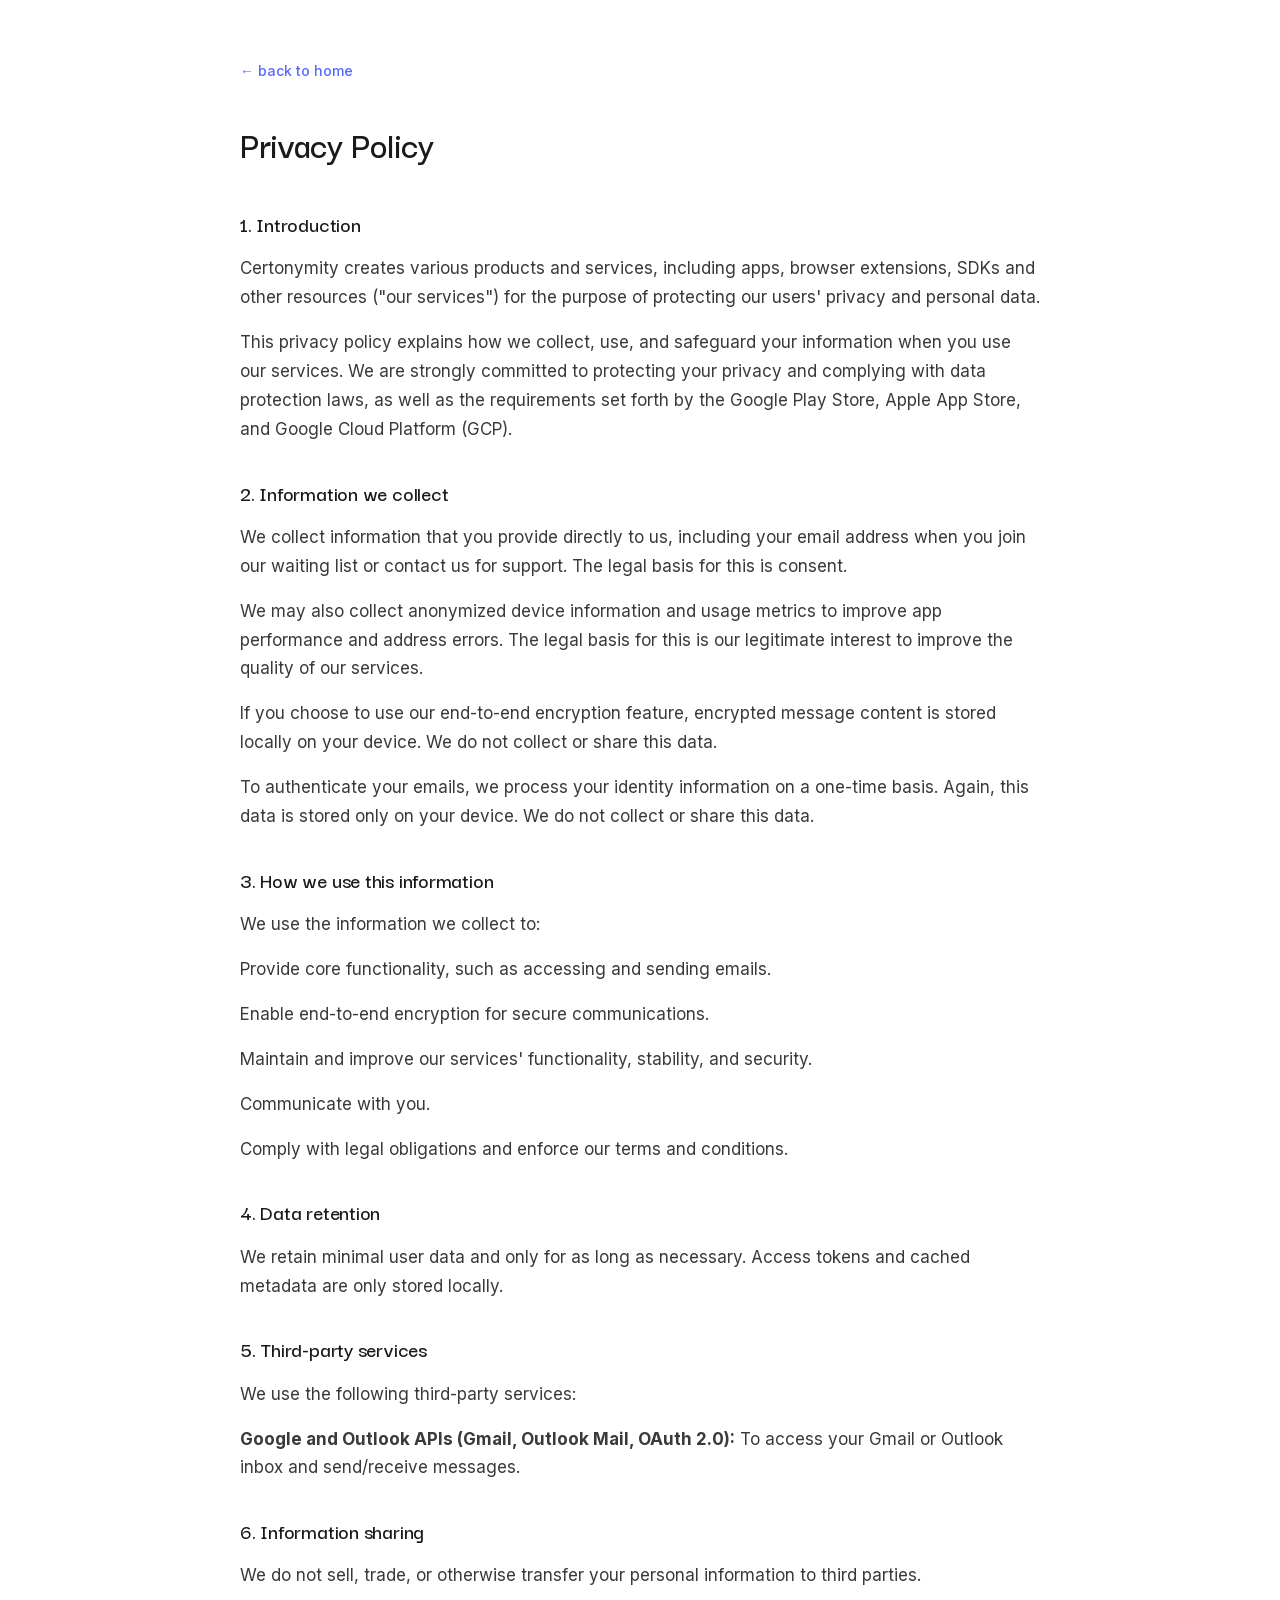
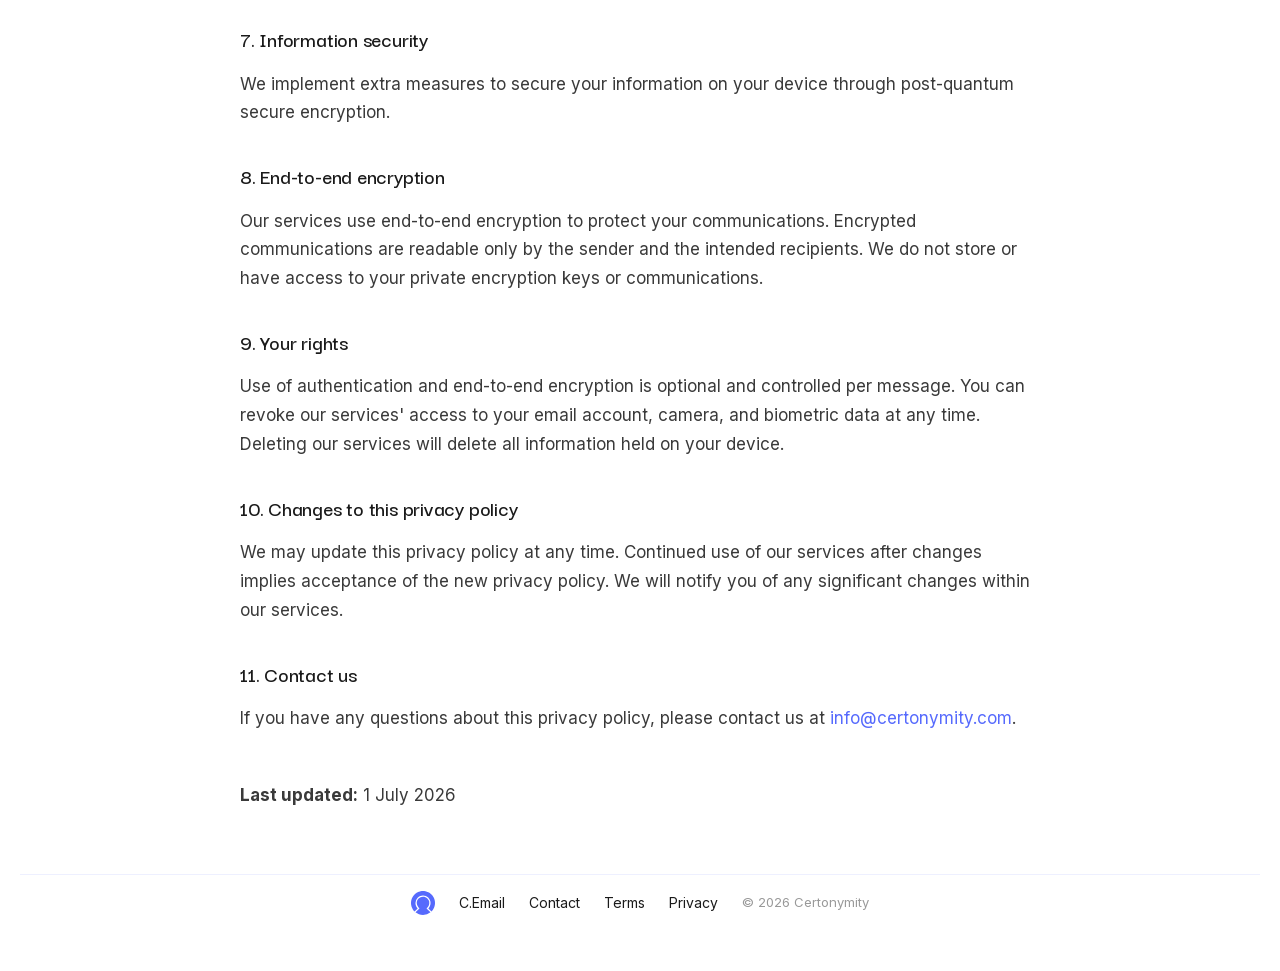
==== public/privacy/index.html @ 53f3bbbe "Rebrand to Certonymity: redesigned homepage, self-hosted fonts, clean URLs - New design: Darker Grot" ====
<!DOCTYPE html>
<html lang="en">
<head>
    <meta charset="UTF-8">
    <meta name="viewport" content="width=device-width, initial-scale=1.0">
    <meta name="description" content="Privacy policy for Certonymity">
    <title>Privacy Policy – Certonymity</title>
    <link rel="stylesheet" href="../styles.css">
    <link rel="icon" type="image/svg+xml" href="../assets/logo.svg">
</head>
<body class="legal">
    <main class="container">
      <div class="content">
        <a class="back-link" href="../">← back to home</a>
        <div class="page-content">
          <h1>Privacy Policy</h1>
          <h2>1. Introduction</h2>
          <p>Certonymity creates various products and services, including apps, browser extensions, SDKs and other resources ("our services") for the purpose of protecting our users' privacy and personal data.</p>
          <p>This privacy policy explains how we collect, use, and safeguard your information when you use our services. We are strongly committed to protecting your privacy and complying with data protection laws, as well as the requirements set forth by the Google Play Store, Apple App Store, and Google Cloud Platform (GCP).</p>
          <h2>2. Information we collect</h2>
          <p>We collect information that you provide directly to us, including your email address when you join our waiting list or contact us for support. The legal basis for this is consent.</p>
          <p>We may also collect anonymized device information and usage metrics to improve app performance and address errors. The legal basis for this is our legitimate interest to improve the quality of our services.</p>
          <p>If you choose to use our end-to-end encryption feature, encrypted message content is stored locally on your device. We do not collect or share this data.</p>
          <p>To authenticate your emails, we process your identity information on a one-time basis. Again, this data is stored only on your device. We do not collect or share this data.</p>
          <h2>3. How we use this information</h2>
          <p>We use the information we collect to:</p>
          <p>Provide core functionality, such as accessing and sending emails.</p>
          <p>Enable end-to-end encryption for secure communications.</p>
          <p>Maintain and improve our services' functionality, stability, and security.</p>
          <p>Communicate with you.</p>
          <p>Comply with legal obligations and enforce our terms and conditions.</p>
          <h2>4. Data retention</h2>
          <p>We retain minimal user data and only for as long as necessary. Access tokens and cached metadata are only stored locally.</p>
          <h2>5. Third-party services</h2>
          <p>We use the following third-party services:</p>
          <p><strong>Google and Outlook APIs (Gmail, Outlook Mail, OAuth 2.0):</strong> To access your Gmail or Outlook inbox and send/receive messages.</p>
          <h2>6. Information sharing</h2>
          <p>We do not sell, trade, or otherwise transfer your personal information to third parties.</p>
          <h2>7. Information security</h2>
          <p>We implement extra measures to secure your information on your device through post-quantum secure encryption.</p>
          <h2>8. End-to-end encryption</h2>
          <p>Our services use end-to-end encryption to protect your communications. Encrypted communications are readable only by the sender and the intended recipients. We do not store or have access to your private encryption keys or communications.</p>
          <h2>9. Your rights</h2>
          <p>Use of authentication and end-to-end encryption is optional and controlled per message. You can revoke our services' access to your email account, camera, and biometric data at any time. Deleting our services will delete all information held on your device.</p>
          <h2>10. Changes to this privacy policy</h2>
          <p>We may update this privacy policy at any time. Continued use of our services after changes implies acceptance of the new privacy policy. We will notify you of any significant changes within our services.</p>
          <h2>11. Contact us</h2>
          <p>If you have any questions about this privacy policy, please contact us at <a href="mailto:info@certonymity.com">info@certonymity.com</a>.</p>
          <p class="last-updated"><strong>Last updated:</strong> 1 July 2026</p>
        </div>
      </div>
    </main>
    <footer class="footer">
      <a href="../" class="footer-logo"><img src="../assets/logo.svg" alt="Certonymity"></a>
      <a href="https://c.email/">C.Email</a>

      <a href="mailto:info@certonymity.com">Contact</a>
      <a href="../terms/">Terms</a>
      <a href="../privacy/">Privacy</a>
      <span class="footer-copyright">&copy; 2026 Certonymity</span>
    </footer>
</body>
</html>
---- public/styles.css ----
@font-face {
    font-family: 'Darker Grotesque';
    src: url('./fonts/darker-grotesque-600.woff2') format('woff2');
    font-weight: 600;
    font-style: normal;
    font-display: swap;
}

@font-face {
    font-family: 'Inter';
    src: url('./fonts/inter-variable.woff2') format('woff2');
    font-weight: 100 900;
    font-style: normal;
    font-display: swap;
}

/* ─── Reset ─────────────────────────────────────────── */

*, ::before, ::after {
    margin: 0;
    padding: 0;
    box-sizing: border-box;
}

/* ─── Base ───────────────────────────────────────────── */

body {
    font-family: 'Inter', -apple-system, BlinkMacSystemFont, 'Segoe UI', sans-serif;
    color: #1a1a1a;
    line-height: 1.6;
    -webkit-font-smoothing: antialiased;
}

/* ─── Homepage layout ────────────────────────────────── */

body.home {
    background: linear-gradient(to bottom, #EBF5FF 0%, #f8fbff 50%, #ffffff 100%);
    min-height: 100vh;
    display: flex;
    align-items: flex-start;
    justify-content: center;
    padding: 80px 20px 20px;
}

body.home .container {
    width: 100%;
    max-width: 800px;
    min-height: calc(100vh - 100px);
    display: flex;
    flex-direction: column;
}

body.home .content {
    text-align: center;
    display: flex;
    flex-direction: column;
    align-items: center;
    gap: 24px;
}

/* ─── Legal pages layout ─────────────────────────────── */

body.legal {
    background-color: #ffffff;
    min-height: 100vh;
    display: flex;
    flex-direction: column;
    align-items: stretch;
    padding: 60px 20px 40px;
}

body.legal .container {
    width: 100%;
    max-width: 800px;
    margin: 0 auto;
    flex: 1;
}

body.legal .content {
    display: flex;
    flex-direction: column;
}

/* ─── Logo (homepage) ────────────────────────────────── */

.logo {
    width: 100px;
    height: auto;
    margin-bottom: 8px;
}

/* ─── Slogan / H1 ────────────────────────────────────── */

.slogan {
    font-family: 'Darker Grotesque', sans-serif;
    font-size: clamp(24px, 3.5vw, 34px);
    font-weight: 600;
    color: #1a1a1a;
    margin: 0;
    letter-spacing: -0.01em;
}

/* ─── Description ────────────────────────────────────── */

.description {
    text-align: left;
    max-width: 720px;
    margin: 0 auto;
}

.description p {
    font-size: clamp(16px, 2vw, 18px);
    font-weight: 400;
    color: #1a1a1a;
    margin-bottom: 10px;
    line-height: 1.7;
}

.description p:last-child {
    margin-bottom: 0;
}

.description a {
    color: #566afd;
    text-decoration: none;
}

.description a:hover {
    text-decoration: underline;
}

/* ─── Waitlist form ──────────────────────────────────── */

.form-label {
    font-size: clamp(14px, 2vw, 16px);
    font-weight: 500;
    color: #1a1a1a;
    margin-bottom: 8px;
    text-align: left;
}

.waiting-list-form {
    width: 100%;
    max-width: 600px;
    margin: 0 auto;
}

.form-group {
    display: flex;
    gap: 10px;
    width: 100%;
    flex-wrap: wrap;
    align-items: center;
}

.email-input {
    flex: 1;
    min-width: 200px;
    padding: 12px 16px;
    border: 1px solid #ccd9f0;
    border-radius: 8px;
    font-family: 'Inter', sans-serif;
    font-size: clamp(14px, 2vw, 15px);
    color: #1a1a1a;
    background-color: #ffffff;
    outline: none;
    transition: border-color 0.2s ease, box-shadow 0.2s ease;
}

.email-input:focus {
    border-color: #566afd;
    box-shadow: 0 0 0 3px rgba(86, 106, 253, 0.12);
}

.email-input::placeholder {
    color: #aab4c8;
}

.submit-button {
    cursor: pointer;
    background-color: #566afd;
    border: none;
    border-radius: 8px;
    color: #ffffff;
    padding: 12px 24px;
    font-family: 'Inter', sans-serif;
    font-size: clamp(14px, 2vw, 15px);
    font-weight: 500;
    white-space: nowrap;
    flex-shrink: 0;
    transition: background-color 0.2s ease, box-shadow 0.2s ease;
    box-shadow: 0 2px 8px rgba(86, 106, 253, 0.3);
}

.submit-button:hover {
    background-color: #4557e0;
    box-shadow: 0 4px 12px rgba(86, 106, 253, 0.4);
}

.submit-button:active {
    background-color: #3a48c8;
}

/* ─── Thank you message ──────────────────────────────── */

.thank-you-message {
    width: 100%;
    max-width: 600px;
    margin: 0 auto;
    padding: 14px 24px;
    background-color: #f0f0f0;
    border: 1px solid #d0d0d0;
    border-radius: 4px;
}

.thank-you-message p {
    font-size: clamp(14px, 2vw, 16px);
    font-weight: 500;
    color: #1a1a1a;
    margin: 0;
    text-align: center;
}

/* ─── Legal page content ─────────────────────────────── */

.back-link {
    display: inline-block;
    margin-bottom: 32px;
    color: #566afd;
    text-decoration: none;
    font-size: 14px;
    font-weight: 500;
    align-self: flex-start;
}

.back-link:hover {
    text-decoration: underline;
}

.page-content {
    text-align: left;
    max-width: 800px;
    margin: 0 auto;
}

.page-content h1 {
    font-family: 'Darker Grotesque', sans-serif;
    font-size: clamp(28px, 4vw, 38px);
    font-weight: 600;
    margin-bottom: 24px;
    color: #1a1a1a;
    letter-spacing: -0.01em;
}

.page-content h2 {
    font-family: 'Darker Grotesque', sans-serif;
    font-size: clamp(18px, 2.5vw, 22px);
    font-weight: 600;
    margin-top: 32px;
    margin-bottom: 12px;
    color: #1a1a1a;
    letter-spacing: -0.01em;
}

.page-content p {
    font-size: clamp(15px, 2vw, 17px);
    line-height: 1.7;
    margin-bottom: 16px;
    color: #3a3a3a;
}

.page-content a {
    color: #566afd;
    text-decoration: none;
}

.page-content a:hover {
    text-decoration: underline;
}

.last-updated {
    font-size: 13px;
    color: #999999;
    margin-top: 48px;
}

/* ─── Footer ─────────────────────────────────────────── */

.footer {
    display: flex;
    justify-content: center;
    align-items: center;
    gap: 24px;
    padding: 16px 24px;
    border-top: 1px solid rgba(86, 106, 253, 0.1);
    background-color: rgba(255, 255, 255, 0.85);
}

body.home .footer {
    position: fixed;
    bottom: 0;
    left: 0;
    right: 0;
    backdrop-filter: blur(8px);
}

body.legal .footer {
    margin-top: 48px;
}

.footer a {
    font-size: clamp(12px, 1.5vw, 14px);
    color: #1a1a1a;
    text-decoration: none;
    font-weight: 400;
    transition: color 0.2s ease;
}

.footer a:hover {
    color: #666666;
    text-decoration: underline;
}

.footer-logo img {
    height: 24px;
    width: auto;
    display: block;
}

.footer-copyright {
    font-size: clamp(11px, 1.5vw, 13px);
    color: #999999;
    white-space: nowrap;
}

/* ─── Responsive ─────────────────────────────────────── */

@media (max-width: 767px) {
    body.home {
        padding: 40px 16px 80px; /* extra bottom padding clears fixed footer */
    }

    body.legal {
        padding: 40px 16px 24px;
    }

    .logo {
        width: 80px;
    }

    .content {
        gap: 20px;
    }

    .slogan {
        font-size: clamp(26px, 7vw, 34px);
    }

    .description {
        text-align: center;
    }

    .form-label {
        text-align: center;
    }

    .form-group {
        flex-direction: column;
    }

    .submit-button {
        width: 100%;
    }

    .email-input {
        width: 100%;
    }

    .footer {
        flex-wrap: wrap;
        gap: 12px 20px;
        padding: 12px 16px;
    }
}

@media (min-width: 1920px) {
    body.home .container {
        max-width: 900px;
    }
}
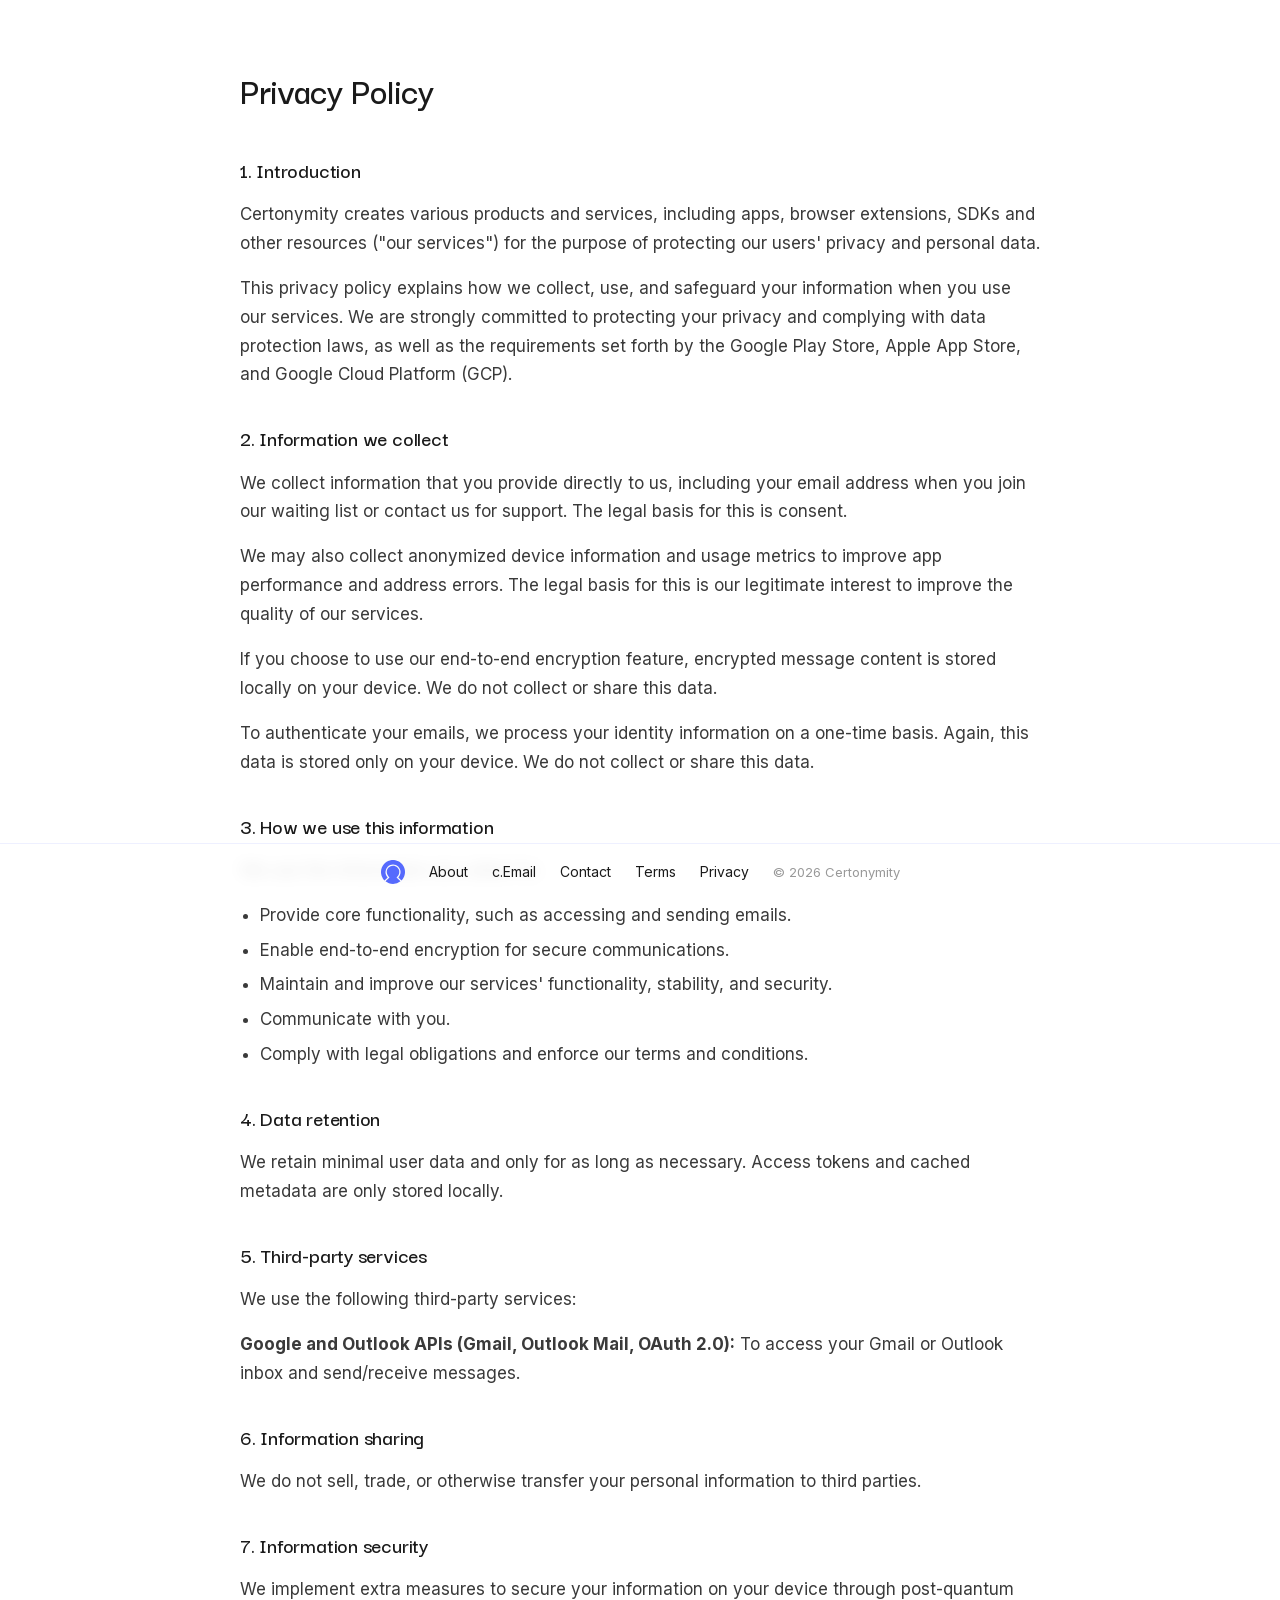
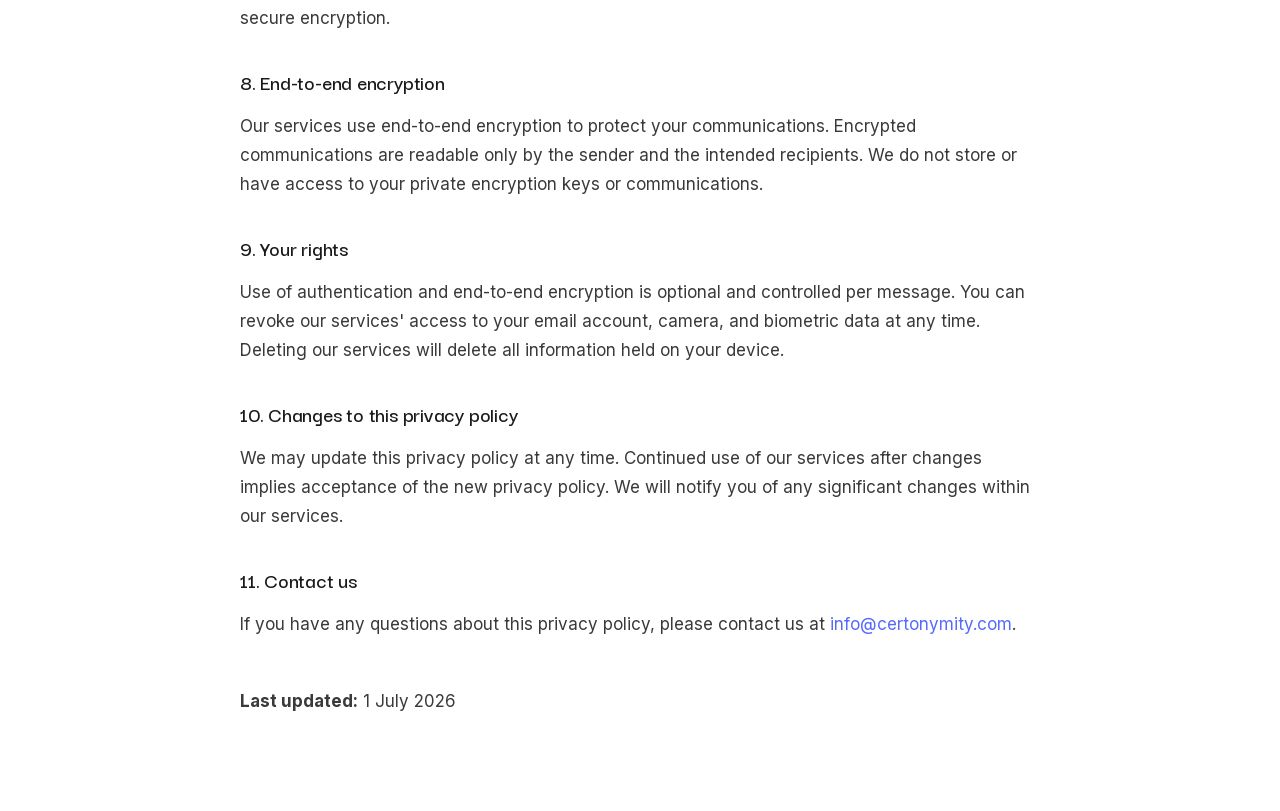
==== commit d4d50c4d: "SEO, AI visibility, audit fixes, and About page Audit fixes: - Merge duplicate .footer CSS rules int" ====
--- a/public/privacy/index.html
+++ b/public/privacy/index.html
@@ -4,15 +4,37 @@
     <meta charset="UTF-8">
     <meta name="viewport" content="width=device-width, initial-scale=1.0">
     <meta name="description" content="Privacy policy for Certonymity">
+    <meta property="og:title" content="Privacy Policy – Certonymity">
+    <meta property="og:description" content="Privacy policy for Certonymity's products and services.">
+    <meta property="og:type" content="website">
+    <meta property="og:url" content="https://certonymity.com/privacy/">
+    <meta property="og:image" content="https://certonymity.com/assets/og-image.png">
+    <meta name="twitter:card" content="summary_large_image">
+    <meta name="twitter:title" content="Privacy Policy – Certonymity">
+    <meta name="twitter:description" content="Privacy policy for Certonymity's products and services.">
+    <meta name="twitter:image" content="https://certonymity.com/assets/og-image.png">
+    <link rel="canonical" href="https://certonymity.com/privacy/">
     <title>Privacy Policy – Certonymity</title>
+    <script type="application/ld+json">
+    {
+      "@context": "https://schema.org",
+      "@type": "WebPage",
+      "name": "Privacy Policy – Certonymity",
+      "url": "https://certonymity.com/privacy/",
+      "publisher": {
+        "@type": "Organization",
+        "name": "Certonymity",
+        "url": "https://certonymity.com/"
+      }
+    }
+    </script>
     <link rel="stylesheet" href="../styles.css">
     <link rel="icon" type="image/svg+xml" href="../assets/logo.svg">
 </head>
 <body class="legal">
     <main class="container">
       <div class="content">
-        <a class="back-link" href="../">← back to home</a>
-        <div class="page-content">
+<div class="page-content">
           <h1>Privacy Policy</h1>
           <h2>1. Introduction</h2>
           <p>Certonymity creates various products and services, including apps, browser extensions, SDKs and other resources ("our services") for the purpose of protecting our users' privacy and personal data.</p>
@@ -24,11 +46,13 @@
           <p>To authenticate your emails, we process your identity information on a one-time basis. Again, this data is stored only on your device. We do not collect or share this data.</p>
           <h2>3. How we use this information</h2>
           <p>We use the information we collect to:</p>
-          <p>Provide core functionality, such as accessing and sending emails.</p>
-          <p>Enable end-to-end encryption for secure communications.</p>
-          <p>Maintain and improve our services' functionality, stability, and security.</p>
-          <p>Communicate with you.</p>
-          <p>Comply with legal obligations and enforce our terms and conditions.</p>
+          <ul>
+            <li>Provide core functionality, such as accessing and sending emails.</li>
+            <li>Enable end-to-end encryption for secure communications.</li>
+            <li>Maintain and improve our services' functionality, stability, and security.</li>
+            <li>Communicate with you.</li>
+            <li>Comply with legal obligations and enforce our terms and conditions.</li>
+          </ul>
           <h2>4. Data retention</h2>
           <p>We retain minimal user data and only for as long as necessary. Access tokens and cached metadata are only stored locally.</p>
           <h2>5. Third-party services</h2>
@@ -52,7 +76,8 @@
     </main>
     <footer class="footer">
       <a href="../" class="footer-logo"><img src="../assets/logo.svg" alt="Certonymity"></a>
-      <a href="https://c.email/">C.Email</a>
+      <a href="../about/">About</a>
+      <a href="https://c.email/">c.Email</a>
 
       <a href="mailto:info@certonymity.com">Contact</a>
       <a href="../terms/">Terms</a>
--- a/public/styles.css
+++ b/public/styles.css
@@ -39,7 +39,7 @@
     display: flex;
     align-items: flex-start;
     justify-content: center;
-    padding: 80px 20px 20px;
+    padding: 48px 20px 20px;
 }
 
 body.home .container {
@@ -55,7 +55,7 @@
     display: flex;
     flex-direction: column;
     align-items: center;
-    gap: 24px;
+    gap: 36px;
 }
 
 /* ─── Legal pages layout ─────────────────────────────── */
@@ -96,8 +96,9 @@
     font-size: clamp(24px, 3.5vw, 34px);
     font-weight: 600;
     color: #1a1a1a;
-    margin: 0;
+    margin: -24px 0 28px;
     letter-spacing: -0.01em;
+    line-height: 1.2;
 }
 
 /* ─── Description ────────────────────────────────────── */
@@ -129,10 +130,42 @@
     text-decoration: underline;
 }
 
+/* ─── Store links ────────────────────────────────────── */
+
+.store-links {
+    display: flex;
+    gap: 10px;
+    flex-wrap: wrap;
+    justify-content: flex-start;
+    margin-top: 20px;
+    margin-bottom: 20px;
+}
+
+.store-link {
+    display: inline-flex;
+    align-items: center;
+    gap: 7px;
+    padding: 7px 14px;
+    border: 1px solid #ccd9f0;
+    border-radius: 8px;
+    background-color: #ffffff;
+    color: #1a1a1a;
+    font-size: 13px;
+    font-weight: 500;
+    text-decoration: none;
+    transition: border-color 0.2s ease, box-shadow 0.2s ease;
+}
+
+.store-link:hover {
+    border-color: #566afd;
+    box-shadow: 0 0 0 3px rgba(86, 106, 253, 0.12);
+    text-decoration: none;
+}
+
 /* ─── Waitlist form ──────────────────────────────────── */
 
 .form-label {
-    font-size: clamp(14px, 2vw, 16px);
+    font-size: clamp(12px, 1.5vw, 13px);
     font-weight: 500;
     color: #1a1a1a;
     margin-bottom: 8px;
@@ -141,8 +174,8 @@
 
 .waiting-list-form {
     width: 100%;
-    max-width: 600px;
-    margin: 0 auto;
+    max-width: 720px;
+    margin: 28px auto 0;
 }
 
 .form-group {
@@ -156,11 +189,11 @@
 .email-input {
     flex: 1;
     min-width: 200px;
-    padding: 12px 16px;
+    padding: 8px 16px;
     border: 1px solid #ccd9f0;
     border-radius: 8px;
     font-family: 'Inter', sans-serif;
-    font-size: clamp(14px, 2vw, 15px);
+    font-size: clamp(12px, 1.5vw, 13px);
     color: #1a1a1a;
     background-color: #ffffff;
     outline: none;
@@ -182,9 +215,9 @@
     border: none;
     border-radius: 8px;
     color: #ffffff;
-    padding: 12px 24px;
+    padding: 8px 24px;
     font-family: 'Inter', sans-serif;
-    font-size: clamp(14px, 2vw, 15px);
+    font-size: clamp(12px, 1.5vw, 13px);
     font-weight: 500;
     white-space: nowrap;
     flex-shrink: 0;
@@ -223,20 +256,6 @@
 
 /* ─── Legal page content ─────────────────────────────── */
 
-.back-link {
-    display: inline-block;
-    margin-bottom: 32px;
-    color: #566afd;
-    text-decoration: none;
-    font-size: 14px;
-    font-weight: 500;
-    align-self: flex-start;
-}
-
-.back-link:hover {
-    text-decoration: underline;
-}
-
 .page-content {
     text-align: left;
     max-width: 800px;
@@ -269,6 +288,17 @@
     color: #3a3a3a;
 }
 
+.page-content ul {
+    margin: 0 0 16px 20px;
+}
+
+.page-content ul li {
+    font-size: clamp(15px, 2vw, 17px);
+    line-height: 1.7;
+    margin-bottom: 6px;
+    color: #3a3a3a;
+}
+
 .page-content a {
     color: #566afd;
     text-decoration: none;
@@ -287,6 +317,10 @@
 /* ─── Footer ─────────────────────────────────────────── */
 
 .footer {
+    position: fixed;
+    bottom: 0;
+    left: 0;
+    right: 0;
     display: flex;
     justify-content: center;
     align-items: center;
@@ -294,18 +328,11 @@
     padding: 16px 24px;
     border-top: 1px solid rgba(86, 106, 253, 0.1);
     background-color: rgba(255, 255, 255, 0.85);
-}
-
-body.home .footer {
-    position: fixed;
-    bottom: 0;
-    left: 0;
-    right: 0;
     backdrop-filter: blur(8px);
 }
 
-body.legal .footer {
-    margin-top: 48px;
+body.legal {
+    padding-bottom: 80px;
 }
 
 .footer a {
@@ -341,7 +368,7 @@
     }
 
     body.legal {
-        padding: 40px 16px 24px;
+        padding: 40px 16px 80px;
     }
 
     .logo {
